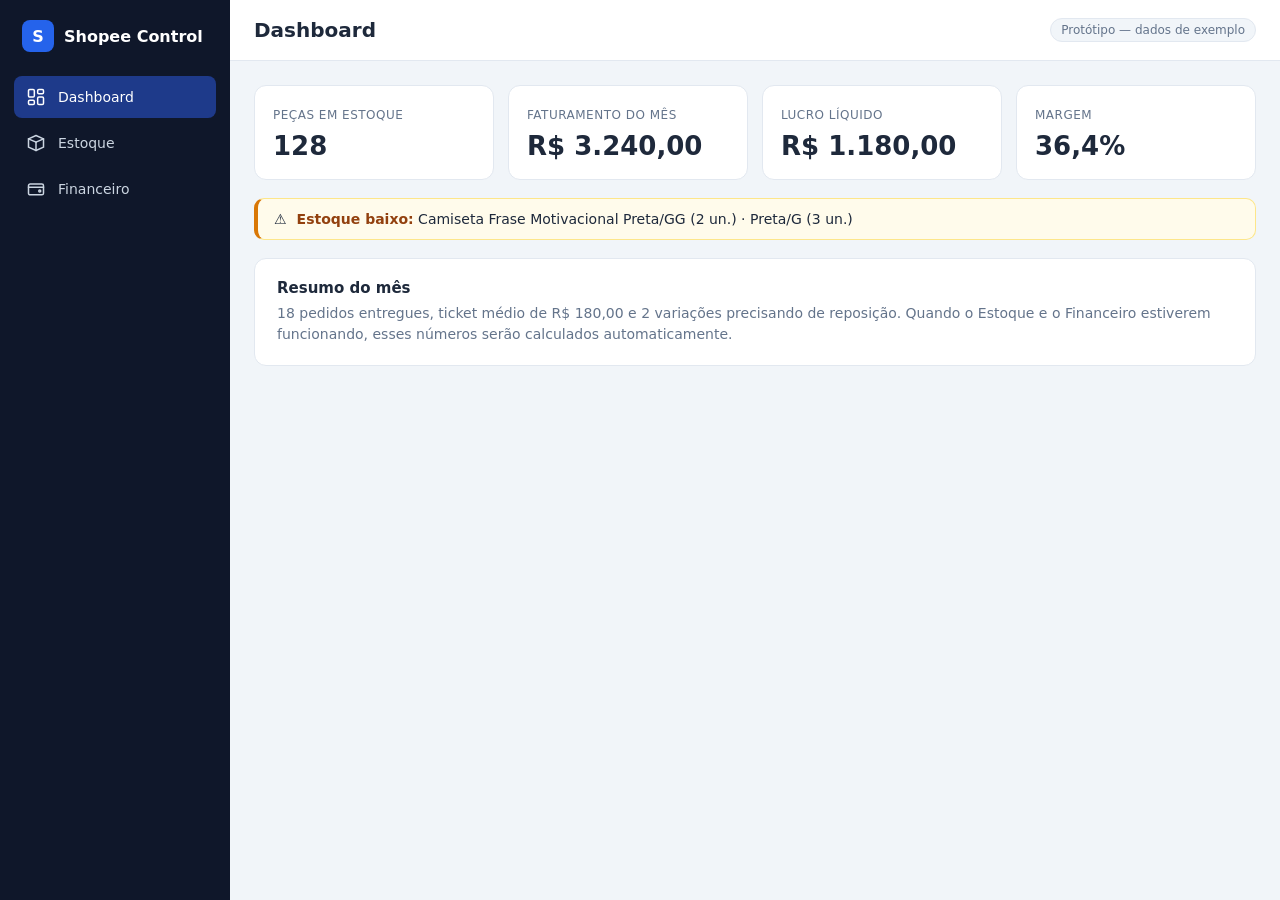
==== index.html @ d46255a3 "Add files via upload" ====
<!DOCTYPE html>
<html lang="pt-BR">
<head>
  <meta charset="UTF-8">
  <meta name="viewport" content="width=device-width, initial-scale=1">
  <title>Shopee Control</title>
  <link rel="stylesheet" href="css/style.css">
</head>
<body>
<div class="app">

  <!-- MENU: barra lateral no computador, barra inferior no celular -->
  <aside class="menu">
    <div class="marca"><span class="marca-icone">S</span><span class="marca-texto">Shopee Control</span></div>
    <nav>
      <a href="#dashboard" data-pagina="dashboard">
        <svg viewBox="0 0 24 24"><rect x="3" y="3" width="7" height="9" rx="1.5"/><rect x="14" y="3" width="7" height="5" rx="1.5"/><rect x="14" y="12" width="7" height="9" rx="1.5"/><rect x="3" y="16" width="7" height="5" rx="1.5"/></svg>
        <span>Dashboard</span>
      </a>
      <a href="#estoque" data-pagina="estoque">
        <svg viewBox="0 0 24 24"><path d="M3 7l9-4 9 4-9 4-9-4z"/><path d="M3 7v10l9 4 9-4V7"/><path d="M12 11v10"/></svg>
        <span>Estoque</span>
      </a>
      <a href="#financeiro" data-pagina="financeiro">
        <svg viewBox="0 0 24 24"><rect x="3" y="6" width="18" height="13" rx="2"/><path d="M3 10h18"/><circle cx="16.5" cy="14.5" r="1.2"/></svg>
        <span>Financeiro</span>
      </a>
    </nav>
  </aside>

  <div class="conteudo">
    <header class="topo">
      <h1 id="titulo">Dashboard</h1>
      <span class="selo">Protótipo — dados de exemplo</span>
    </header>

    <main>
      <!-- PÁGINA: DASHBOARD -->
      <section class="pagina" id="pagina-dashboard">
        <div class="cards">
          <div class="card"><small>Peças em estoque</small><b>128</b></div>
          <div class="card"><small>Faturamento do mês</small><b>R$ 3.240,00</b></div>
          <div class="card"><small>Lucro líquido</small><b>R$ 1.180,00</b></div>
          <div class="card"><small>Margem</small><b>36,4%</b></div>
        </div>

        <div class="aviso">
          <span>⚠️</span>
          <span><b>Estoque baixo:</b> Camiseta Frase Motivacional Preta/GG (2 un.) · Preta/G (3 un.)</span>
        </div>

        <div class="painel texto">
          <h2>Resumo do mês</h2>
          <p>18 pedidos entregues, ticket médio de R$ 180,00 e 2 variações precisando de reposição. Quando o Estoque e o Financeiro estiverem funcionando, esses números serão calculados automaticamente.</p>
        </div>
      </section>

      <!-- PÁGINA: ESTOQUE -->
      <section class="pagina" id="pagina-estoque" hidden>
        <div class="barra">
          <input type="search" placeholder="Buscar modelo, cor ou tamanho">
          <button class="btn">+ Novo item</button>
        </div>
        <div class="painel">
          <div class="rolagem">
            <table>
              <thead><tr><th>Modelo / Estampa</th><th>Cor</th><th>Tamanho</th><th>Quantidade</th><th>Custo unitário</th></tr></thead>
              <tbody>
                <tr><td>Camiseta Frase Motivacional</td><td>Branca</td><td>M</td><td>18</td><td>R$ 18,50</td></tr>
                <tr><td>Camiseta Frase Motivacional</td><td>Preta</td><td>G</td><td class="baixo">3</td><td>R$ 18,50</td></tr>
                <tr><td>Camiseta Frase Motivacional</td><td>Preta</td><td>GG</td><td class="baixo">2</td><td>R$ 19,00</td></tr>
                <tr><td>Camiseta Minimalista</td><td>Branca</td><td>P</td><td>24</td><td>R$ 17,90</td></tr>
                <tr><td>Camiseta Minimalista</td><td>Cinza</td><td>M</td><td>15</td><td>R$ 17,90</td></tr>
              </tbody>
            </table>
          </div>
        </div>
        <p class="nota">Dados de exemplo — cadastro e cálculo de estoque entram na próxima etapa.</p>
      </section>

      <!-- PÁGINA: FINANCEIRO -->
      <section class="pagina" id="pagina-financeiro" hidden>
        <div class="cards tres">
          <div class="card"><small>Entradas</small><b>R$ 3.240,00</b></div>
          <div class="card"><small>Saídas</small><b>R$ 1.460,00</b></div>
          <div class="card"><small>Saques</small><b>R$ 600,00</b></div>
        </div>
        <div class="barra">
          <h2>Movimentações</h2>
          <button class="btn">+ Nova movimentação</button>
        </div>
        <div class="painel">
          <div class="rolagem">
            <table>
              <thead><tr><th>Data</th><th>Tipo</th><th>Categoria</th><th>Descrição</th><th>Valor</th></tr></thead>
              <tbody>
                <tr><td>25/09/2026</td><td>Entrada</td><td>Venda</td><td>Pedido #1042</td><td>R$ 79,80</td></tr>
                <tr><td>24/09/2026</td><td>Saída</td><td>Vinil/Material</td><td>Rolo de vinil preto</td><td>R$ 120,00</td></tr>
                <tr><td>22/09/2026</td><td>Saída</td><td>Camisa em Branco</td><td>Lote de 50 camisetas</td><td>R$ 925,00</td></tr>
                <tr><td>20/09/2026</td><td>Saque</td><td>Retirada Pessoal</td><td>Retirada do mês</td><td>R$ 600,00</td></tr>
              </tbody>
            </table>
          </div>
        </div>
        <p class="nota">Dados de exemplo — cadastro e cálculo financeiro entram na próxima etapa.</p>
      </section>
    </main>
  </div>

</div>
<script src="js/app.js"></script>
</body>
</html>
---- css/style.css ----
/* ===== CORES E MEDIDAS (mude aqui para trocar o visual do app inteiro) ===== */
:root {
  --azul: #2563eb;
  --menu: #0f172a;
  --menu-ativo: #1e3a8a;
  --fundo: #f1f5f9;
  --borda: #e2e8f0;
  --texto: #1e293b;
  --suave: #64748b;
  --largura-menu: 230px;
}

* { box-sizing: border-box; }
[hidden] { display: none !important; }
body { margin: 0; font-family: system-ui, -apple-system, "Segoe UI", Arial, sans-serif; background: var(--fundo); color: var(--texto); }
h1, h2 { margin: 0; }

/* ===== ESTRUTURA GERAL ===== */
.app { display: flex; min-height: 100vh; }
.conteudo { flex: 1; min-width: 0; }
main { padding: 24px; max-width: 1100px; }

/* ===== MENU LATERAL ===== */
.menu { width: var(--largura-menu); background: var(--menu); color: #fff; padding: 20px 14px; position: sticky; top: 0; height: 100vh; flex-shrink: 0; }
.marca { display: flex; align-items: center; gap: 10px; padding: 0 8px 24px; font-weight: 700; font-size: 16px; }
.marca-icone { width: 32px; height: 32px; border-radius: 8px; background: var(--azul); display: grid; place-items: center; }
.menu nav { display: flex; flex-direction: column; gap: 4px; }
.menu a { display: flex; align-items: center; gap: 12px; padding: 11px 12px; border-radius: 8px; color: #cbd5e1; text-decoration: none; font-size: 14px; }
.menu a:hover { background: rgba(255,255,255,.06); }
.menu a.ativo { background: var(--menu-ativo); color: #fff; }
.menu svg { width: 20px; height: 20px; fill: none; stroke: currentColor; stroke-width: 1.8; stroke-linecap: round; stroke-linejoin: round; flex-shrink: 0; }

/* ===== TOPO ===== */
.topo { display: flex; align-items: center; justify-content: space-between; padding: 18px 24px; background: #fff; border-bottom: 1px solid var(--borda); }
.topo h1 { font-size: 20px; }
.selo { font-size: 12px; color: var(--suave); background: var(--fundo); border: 1px solid var(--borda); padding: 4px 10px; border-radius: 999px; }

/* ===== CARDS E PAINÉIS ===== */
.cards { display: grid; grid-template-columns: repeat(4, 1fr); gap: 14px; margin-bottom: 18px; }
.cards.tres { grid-template-columns: repeat(3, 1fr); }
.card, .painel { background: #fff; border: 1px solid var(--borda); border-radius: 12px; }
.card { padding: 18px; }
.card small { color: var(--suave); font-size: 12px; text-transform: uppercase; letter-spacing: .5px; }
.card b { display: block; margin-top: 8px; font-size: 26px; }
.painel.vazio { padding: 28px; text-align: center; color: var(--suave); }
.painel.vazio h2 { color: var(--texto); font-size: 17px; margin-bottom: 8px; }
.painel.texto { padding: 20px 22px; }
.painel.texto h2 { font-size: 15px; margin-bottom: 6px; }
.painel.texto p { margin: 0; color: var(--suave); font-size: 14px; line-height: 1.5; }

/* Aviso: destaque de estoque baixo, igual ao card amarelo do dashboard */
.aviso { display: flex; gap: 10px; align-items: flex-start; background: #fffbeb; border: 1px solid #fde68a; border-left: 4px solid #d97706; border-radius: 10px; padding: 12px 16px; margin-bottom: 18px; font-size: 14px; }
.aviso b { color: #92400e; }

/* Nota de rodapé abaixo das tabelas, avisando que são dados de exemplo */
.nota { font-size: 12px; color: var(--suave); margin-top: 10px; }

.baixo { color: #dc2626; font-weight: 700; }

/* ===== BARRA DE AÇÕES, BOTÕES E TABELAS ===== */
.barra { display: flex; align-items: center; justify-content: space-between; gap: 12px; margin-bottom: 14px; }
.barra h2 { font-size: 17px; }
.barra input { flex: 1; max-width: 360px; padding: 10px 12px; border: 1px solid #cbd5e1; border-radius: 8px; font-size: 14px; background: #fff; }
.btn { background: var(--azul); color: #fff; border: 0; padding: 10px 16px; border-radius: 8px; font-size: 14px; cursor: pointer; white-space: nowrap; }
.btn:disabled, .barra input:disabled { opacity: .55; cursor: not-allowed; }
.rolagem { overflow-x: auto; }
table { width: 100%; border-collapse: collapse; font-size: 14px; }
th, td { padding: 12px 16px; text-align: left; border-bottom: 1px solid var(--borda); white-space: nowrap; }
th { background: #f8fafc; color: var(--suave); font-size: 12px; text-transform: uppercase; }
tbody tr:last-child td { border-bottom: 0; }
.vazio-linha { text-align: center; color: var(--suave); padding: 36px 16px; white-space: normal; }

/* ===== CELULAR: menu vira barra inferior ===== */
@media (max-width: 760px) {
  .menu { position: fixed; bottom: 0; left: 0; right: 0; top: auto; width: 100%; height: auto; padding: 6px; z-index: 10; border-top: 1px solid #1e293b; }
  .marca { display: none; }
  .menu nav { flex-direction: row; justify-content: space-around; }
  .menu a { flex-direction: column; gap: 3px; font-size: 11px; padding: 8px 14px; }
  main { padding: 16px 16px 90px; }
  .topo { padding: 14px 16px; }
  .cards, .cards.tres { grid-template-columns: repeat(2, 1fr); }
  .cards.tres .card:last-child { grid-column: span 2; }
  .barra { flex-wrap: wrap; }
  .barra input { max-width: none; }
}
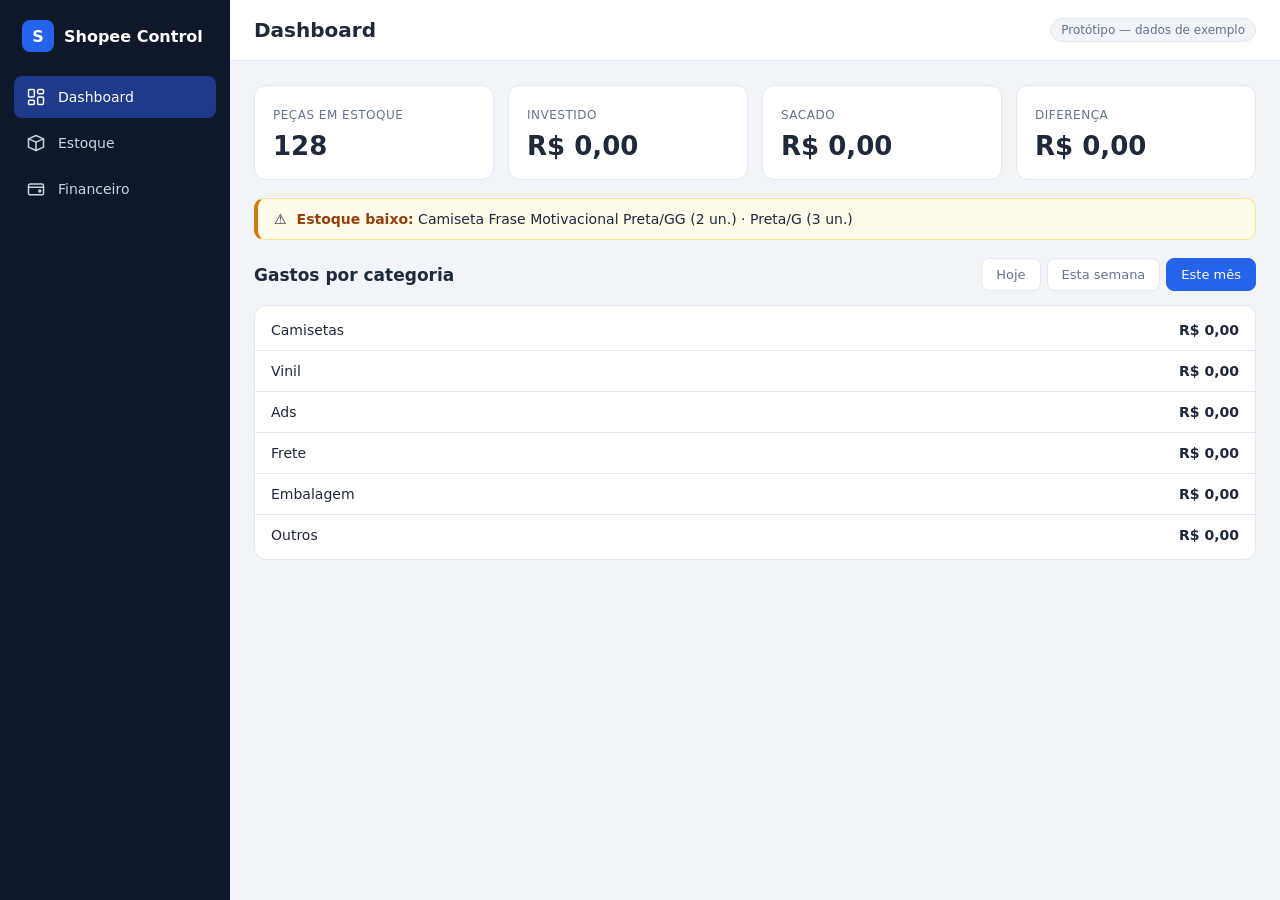
==== commit 43b07923: "Update index.html" ====
--- a/index.html
+++ b/index.html
@@ -4,7 +4,117 @@
   <meta charset="UTF-8">
   <meta name="viewport" content="width=device-width, initial-scale=1">
   <title>Shopee Control</title>
-  <link rel="stylesheet" href="css/style.css">
+  <style>
+/* ===== CORES E MEDIDAS (mude aqui para trocar o visual do app inteiro) ===== */
+:root {
+  --azul: #2563eb;
+  --menu: #0f172a;
+  --menu-ativo: #1e3a8a;
+  --fundo: #f1f5f9;
+  --borda: #e2e8f0;
+  --texto: #1e293b;
+  --suave: #64748b;
+  --largura-menu: 230px;
+}
+
+* { box-sizing: border-box; }
+[hidden] { display: none !important; }
+body { margin: 0; font-family: system-ui, -apple-system, "Segoe UI", Arial, sans-serif; background: var(--fundo); color: var(--texto); }
+h1, h2 { margin: 0; }
+
+/* ===== ESTRUTURA GERAL ===== */
+.app { display: flex; min-height: 100vh; }
+.conteudo { flex: 1; min-width: 0; }
+main { padding: 24px; max-width: 1100px; }
+
+/* ===== MENU LATERAL ===== */
+.menu { width: var(--largura-menu); background: var(--menu); color: #fff; padding: 20px 14px; position: sticky; top: 0; height: 100vh; flex-shrink: 0; }
+.marca { display: flex; align-items: center; gap: 10px; padding: 0 8px 24px; font-weight: 700; font-size: 16px; }
+.marca-icone { width: 32px; height: 32px; border-radius: 8px; background: var(--azul); display: grid; place-items: center; }
+.menu nav { display: flex; flex-direction: column; gap: 4px; }
+.menu a { display: flex; align-items: center; gap: 12px; padding: 11px 12px; border-radius: 8px; color: #cbd5e1; text-decoration: none; font-size: 14px; }
+.menu a:hover { background: rgba(255,255,255,.06); }
+.menu a.ativo { background: var(--menu-ativo); color: #fff; }
+.menu svg { width: 20px; height: 20px; fill: none; stroke: currentColor; stroke-width: 1.8; stroke-linecap: round; stroke-linejoin: round; flex-shrink: 0; }
+
+/* ===== TOPO ===== */
+.topo { display: flex; align-items: center; justify-content: space-between; padding: 18px 24px; background: #fff; border-bottom: 1px solid var(--borda); }
+.topo h1 { font-size: 20px; }
+.selo { font-size: 12px; color: var(--suave); background: var(--fundo); border: 1px solid var(--borda); padding: 4px 10px; border-radius: 999px; }
+
+/* ===== CARDS E PAINÉIS ===== */
+.cards { display: grid; grid-template-columns: repeat(4, 1fr); gap: 14px; margin-bottom: 18px; }
+.cards.tres { grid-template-columns: repeat(3, 1fr); }
+.card, .painel { background: #fff; border: 1px solid var(--borda); border-radius: 12px; }
+.card { padding: 18px; }
+.card small { color: var(--suave); font-size: 12px; text-transform: uppercase; letter-spacing: .5px; }
+.card b { display: block; margin-top: 8px; font-size: 26px; }
+.painel.vazio { padding: 28px; text-align: center; color: var(--suave); }
+.painel.vazio h2 { color: var(--texto); font-size: 17px; margin-bottom: 8px; }
+.painel.texto { padding: 20px 22px; }
+.painel.texto h2 { font-size: 15px; margin-bottom: 6px; }
+.painel.texto p { margin: 0; color: var(--suave); font-size: 14px; line-height: 1.5; }
+
+/* Aviso: destaque de estoque baixo, igual ao card amarelo do dashboard */
+.aviso { display: flex; gap: 10px; align-items: flex-start; background: #fffbeb; border: 1px solid #fde68a; border-left: 4px solid #d97706; border-radius: 10px; padding: 12px 16px; margin-bottom: 18px; font-size: 14px; }
+.aviso b { color: #92400e; }
+
+/* Nota de rodapé abaixo das tabelas, avisando que são dados de exemplo */
+.nota { font-size: 12px; color: var(--suave); margin-top: 10px; }
+
+.baixo { color: #dc2626; font-weight: 700; }
+.btn.cinza { background: #64748b; }
+.acao-linha { display: flex; gap: 6px; }
+.mini { width: 28px; height: 28px; border: 1px solid #cbd5e1; background: #fff; border-radius: 6px; cursor: pointer; font-size: 14px; line-height: 1; }
+.mini:hover { background: #fee2e2; border-color: #fca5a5; }
+
+/* ===== MODAL (formulário de nova movimentação) ===== */
+dialog#modal-mov { border: 0; border-radius: 14px; padding: 0; width: 92%; max-width: 380px; box-shadow: 0 20px 40px rgba(0,0,0,.2); }
+dialog#modal-mov::backdrop { background: rgba(15, 23, 42, .45); }
+dialog#modal-mov form { padding: 22px; display: flex; flex-direction: column; gap: 14px; }
+dialog#modal-mov h2 { font-size: 17px; margin-bottom: 4px; }
+.campo { display: flex; flex-direction: column; gap: 6px; }
+.campo label { font-size: 12px; color: var(--suave); font-weight: 600; }
+.campo input, .campo select { padding: 10px 11px; border: 1px solid #cbd5e1; border-radius: 8px; font-size: 14px; font-family: inherit; }
+.campo-acoes { display: flex; justify-content: flex-end; gap: 8px; margin-top: 6px; }
+
+/* ===== DASHBOARD: filtro de período e lista de gastos por categoria ===== */
+.filtro-periodo { display: flex; gap: 6px; }
+.filtro-periodo button { padding: 8px 14px; border: 1px solid var(--borda); background: #fff; color: var(--suave); border-radius: 8px; font-size: 13px; font-family: inherit; cursor: pointer; }
+.filtro-periodo button.ativo { background: var(--azul); color: #fff; border-color: var(--azul); }
+.lista-categorias { padding: 4px 0; }
+.cat-linha { display: flex; justify-content: space-between; padding: 12px 16px; border-bottom: 1px solid var(--borda); font-size: 14px; }
+.cat-linha:last-child { border-bottom: 0; }
+.cat-linha b { font-weight: 600; }
+
+/* ===== BARRA DE AÇÕES, BOTÕES E TABELAS ===== */
+.barra { display: flex; align-items: center; justify-content: space-between; gap: 12px; margin-bottom: 14px; }
+.barra h2 { font-size: 17px; }
+.barra input { flex: 1; max-width: 360px; padding: 10px 12px; border: 1px solid #cbd5e1; border-radius: 8px; font-size: 14px; background: #fff; }
+.btn { background: var(--azul); color: #fff; border: 0; padding: 10px 16px; border-radius: 8px; font-size: 14px; cursor: pointer; white-space: nowrap; }
+.btn:disabled, .barra input:disabled { opacity: .55; cursor: not-allowed; }
+.rolagem { overflow-x: auto; }
+table { width: 100%; border-collapse: collapse; font-size: 14px; }
+th, td { padding: 12px 16px; text-align: left; border-bottom: 1px solid var(--borda); white-space: nowrap; }
+th { background: #f8fafc; color: var(--suave); font-size: 12px; text-transform: uppercase; }
+tbody tr:last-child td { border-bottom: 0; }
+.vazio-linha { text-align: center; color: var(--suave); padding: 36px 16px; white-space: normal; }
+
+/* ===== CELULAR: menu vira barra inferior ===== */
+@media (max-width: 760px) {
+  .menu { position: fixed; bottom: 0; left: 0; right: 0; top: auto; width: 100%; height: auto; padding: 6px; z-index: 10; border-top: 1px solid #1e293b; }
+  .marca { display: none; }
+  .menu nav { flex-direction: row; justify-content: space-around; }
+  .menu a { flex-direction: column; gap: 3px; font-size: 11px; padding: 8px 14px; }
+  main { padding: 16px 16px 90px; }
+  .topo { padding: 14px 16px; }
+  .cards, .cards.tres { grid-template-columns: repeat(2, 1fr); }
+  .cards.tres .card:last-child { grid-column: span 2; }
+  .barra { flex-wrap: wrap; }
+  .barra input { max-width: none; }
+}
+
+  </style>
 </head>
 <body>
 <div class="app">
@@ -39,9 +149,9 @@
       <section class="pagina" id="pagina-dashboard">
         <div class="cards">
           <div class="card"><small>Peças em estoque</small><b>128</b></div>
-          <div class="card"><small>Faturamento do mês</small><b>R$ 3.240,00</b></div>
-          <div class="card"><small>Lucro líquido</small><b>R$ 1.180,00</b></div>
-          <div class="card"><small>Margem</small><b>36,4%</b></div>
+          <div class="card"><small>Investido</small><b id="dash-investido">R$ 0,00</b></div>
+          <div class="card"><small>Sacado</small><b id="dash-sacado">R$ 0,00</b></div>
+          <div class="card"><small>Diferença</small><b id="dash-diferenca">R$ 0,00</b></div>
         </div>
 
         <div class="aviso">
@@ -49,9 +159,16 @@
           <span><b>Estoque baixo:</b> Camiseta Frase Motivacional Preta/GG (2 un.) · Preta/G (3 un.)</span>
         </div>
 
-        <div class="painel texto">
-          <h2>Resumo do mês</h2>
-          <p>18 pedidos entregues, ticket médio de R$ 180,00 e 2 variações precisando de reposição. Quando o Estoque e o Financeiro estiverem funcionando, esses números serão calculados automaticamente.</p>
+        <div class="barra">
+          <h2>Gastos por categoria</h2>
+          <div class="filtro-periodo">
+            <button type="button" data-periodo="hoje">Hoje</button>
+            <button type="button" data-periodo="semana">Esta semana</button>
+            <button type="button" data-periodo="mes" class="ativo">Este mês</button>
+          </div>
+        </div>
+        <div class="painel">
+          <div id="dash-categorias" class="lista-categorias"></div>
         </div>
       </section>
 
@@ -80,34 +197,251 @@
 
       <!-- PÁGINA: FINANCEIRO -->
       <section class="pagina" id="pagina-financeiro" hidden>
-        <div class="cards tres">
-          <div class="card"><small>Entradas</small><b>R$ 3.240,00</b></div>
-          <div class="card"><small>Saídas</small><b>R$ 1.460,00</b></div>
-          <div class="card"><small>Saques</small><b>R$ 600,00</b></div>
+        <div class="cards">
+          <div class="card"><small>Total investido (gastos)</small><b id="fin-investido">R$ 0,00</b></div>
+          <div class="card"><small>Total sacado</small><b id="fin-sacado">R$ 0,00</b></div>
         </div>
         <div class="barra">
           <h2>Movimentações</h2>
-          <button class="btn">+ Nova movimentação</button>
+          <button class="btn" id="btn-nova-mov">+ Nova movimentação</button>
         </div>
         <div class="painel">
           <div class="rolagem">
             <table>
-              <thead><tr><th>Data</th><th>Tipo</th><th>Categoria</th><th>Descrição</th><th>Valor</th></tr></thead>
-              <tbody>
-                <tr><td>25/09/2026</td><td>Entrada</td><td>Venda</td><td>Pedido #1042</td><td>R$ 79,80</td></tr>
-                <tr><td>24/09/2026</td><td>Saída</td><td>Vinil/Material</td><td>Rolo de vinil preto</td><td>R$ 120,00</td></tr>
-                <tr><td>22/09/2026</td><td>Saída</td><td>Camisa em Branco</td><td>Lote de 50 camisetas</td><td>R$ 925,00</td></tr>
-                <tr><td>20/09/2026</td><td>Saque</td><td>Retirada Pessoal</td><td>Retirada do mês</td><td>R$ 600,00</td></tr>
-              </tbody>
+              <thead><tr><th>Data</th><th>Tipo</th><th>Categoria</th><th>Descrição</th><th>Valor</th><th></th></tr></thead>
+              <tbody id="tabela-financeiro"></tbody>
             </table>
           </div>
         </div>
-        <p class="nota">Dados de exemplo — cadastro e cálculo financeiro entram na próxima etapa.</p>
+        <p class="nota">Saque não é gasto: o total investido soma só os gastos, e o total sacado soma só os saques.</p>
       </section>
     </main>
   </div>
 
 </div>
-<script src="js/app.js"></script>
+
+<!-- MODAL: formulário de nova movimentação financeira -->
+<dialog id="modal-mov">
+  <form id="form-mov" method="dialog">
+    <h2>Nova movimentação</h2>
+
+    <div class="campo">
+      <label for="mov-tipo">Tipo</label>
+      <select id="mov-tipo" required>
+        <option value="gasto">Gasto</option>
+        <option value="saque">Saque</option>
+      </select>
+    </div>
+
+    <div class="campo" id="campo-categoria">
+      <label for="mov-categoria">Categoria</label>
+      <select id="mov-categoria">
+        <option value="Camisetas">Camisetas</option>
+        <option value="Vinil">Vinil</option>
+        <option value="Ads">Ads</option>
+        <option value="Frete">Frete</option>
+        <option value="Embalagem">Embalagem</option>
+        <option value="Outros">Outros</option>
+      </select>
+    </div>
+
+    <div class="campo">
+      <label for="mov-valor">Valor (R$)</label>
+      <input type="number" id="mov-valor" min="0.01" step="0.01" placeholder="0,00" required>
+    </div>
+
+    <div class="campo">
+      <label for="mov-data">Data</label>
+      <input type="date" id="mov-data" required>
+    </div>
+
+    <div class="campo">
+      <label for="mov-descricao">Descrição (opcional)</label>
+      <input type="text" id="mov-descricao" placeholder="Ex: rolo de vinil preto">
+    </div>
+
+    <div class="campo-acoes">
+      <button type="button" class="btn cinza" id="btn-cancelar-mov">Cancelar</button>
+      <button type="submit" class="btn">Salvar</button>
+    </div>
+  </form>
+</dialog>
+
+<script>
+/* NAVEGAÇÃO: mostra uma página por vez, conforme o endereço (#dashboard, #estoque, #financeiro) */
+
+const paginas = { dashboard: "Dashboard", estoque: "Estoque", financeiro: "Financeiro" };
+
+function mostrarPagina() {
+  const nome = location.hash.slice(1);
+  const atual = nome in paginas ? nome : "dashboard";
+
+  document.querySelectorAll(".pagina").forEach(secao => {
+    secao.hidden = secao.id !== "pagina-" + atual;
+  });
+
+  document.querySelectorAll(".menu a").forEach(link => {
+    const ativo = link.dataset.pagina === atual;
+    link.classList.toggle("ativo", ativo);
+    if (ativo) link.setAttribute("aria-current", "page"); else link.removeAttribute("aria-current");
+  });
+
+  document.getElementById("titulo").textContent = paginas[atual];
+  document.title = paginas[atual] + " · Shopee Control";
+  window.scrollTo(0, 0);
+}
+
+window.addEventListener("hashchange", mostrarPagina);
+mostrarPagina();
+
+
+/* ===== FINANCEIRO: registro de gastos e saques, guardado no navegador ===== */
+
+const CHAVE_FINANCEIRO = "shopee-control-financeiro-v1";
+const $ = id => document.getElementById(id);
+const moeda = n => n.toLocaleString("pt-BR", { style: "currency", currency: "BRL" });
+const dataBR = iso => { const [a, m, d] = iso.split("-"); return `${d}/${m}/${a}`; };
+const escapar = t => String(t).replace(/[&<>"']/g, c => ({ "&":"&amp;","<":"&lt;",">":"&gt;",'"':"&quot;","'":"&#39;" }[c]));
+
+function carregarMovimentacoes() {
+  try { return JSON.parse(localStorage.getItem(CHAVE_FINANCEIRO)) || []; }
+  catch (e) { return []; }
+}
+function salvarMovimentacoes(lista) {
+  try { localStorage.setItem(CHAVE_FINANCEIRO, JSON.stringify(lista)); return true; }
+  catch (e) { alert("Não consegui salvar no navegador. O dado não foi guardado."); return false; }
+}
+
+let movimentacoes = carregarMovimentacoes();
+
+function desenharFinanceiro() {
+  const ordenadas = [...movimentacoes].sort((a, b) => b.data.localeCompare(a.data));
+
+  $("tabela-financeiro").innerHTML = ordenadas.map(mov => `
+    <tr>
+      <td>${dataBR(mov.data)}</td>
+      <td>${mov.tipo === "gasto" ? "Gasto" : "Saque"}</td>
+      <td>${mov.tipo === "gasto" ? escapar(mov.categoria) : "—"}</td>
+      <td>${mov.descricao ? escapar(mov.descricao) : "—"}</td>
+      <td>${moeda(mov.valor)}</td>
+      <td class="acao-linha"><button class="mini" data-id="${mov.id}" title="Excluir">🗑</button></td>
+    </tr>`).join("") || `<tr><td colspan="6" class="vazio-linha">Nenhuma movimentação registrada ainda.</td></tr>`;
+
+  // Regra: saque não é gasto — cada total soma só o seu próprio tipo.
+  const totalInvestido = movimentacoes.filter(m => m.tipo === "gasto").reduce((s, m) => s + m.valor, 0);
+  const totalSacado = movimentacoes.filter(m => m.tipo === "saque").reduce((s, m) => s + m.valor, 0);
+  $("fin-investido").textContent = moeda(totalInvestido);
+  $("fin-sacado").textContent = moeda(totalSacado);
+}
+
+function alternarCampoCategoria() {
+  const ehGasto = $("mov-tipo").value === "gasto";
+  $("campo-categoria").hidden = !ehGasto;
+  $("mov-categoria").required = ehGasto;
+}
+
+
+/* ===== DASHBOARD: mesmas movimentações do Financeiro, por período ===== */
+
+const CATEGORIAS = ["Camisetas", "Vinil", "Ads", "Frete", "Embalagem", "Outros"];
+let periodoAtual = "mes"; // período inicial ao abrir o app
+
+// Data local em formato AAAA-MM-DD, sem o deslocamento de fuso horário do toISOString()
+function paraISO(d) {
+  const ano = d.getFullYear(), mes = String(d.getMonth() + 1).padStart(2, "0"), dia = String(d.getDate()).padStart(2, "0");
+  return `${ano}-${mes}-${dia}`;
+}
+
+function inicioFimSemana() {
+  const hoje = new Date();
+  const diaSemana = hoje.getDay(); // 0 = domingo ... 6 = sábado
+  const voltarAteSegunda = diaSemana === 0 ? 6 : diaSemana - 1;
+  const segunda = new Date(hoje); segunda.setDate(hoje.getDate() - voltarAteSegunda);
+  const domingo = new Date(segunda); domingo.setDate(segunda.getDate() + 6);
+  return { inicio: paraISO(segunda), fim: paraISO(domingo) };
+}
+
+function movimentacoesNoPeriodo(periodo) {
+  const hoje = paraISO(new Date());
+  if (periodo === "hoje") return movimentacoes.filter(m => m.data === hoje);
+  if (periodo === "semana") {
+    const { inicio, fim } = inicioFimSemana();
+    return movimentacoes.filter(m => m.data >= inicio && m.data <= fim);
+  }
+  return movimentacoes.filter(m => m.data.slice(0, 7) === hoje.slice(0, 7)); // este mês
+}
+
+function desenharDashboard() {
+  const lista = movimentacoesNoPeriodo(periodoAtual);
+  const investido = lista.filter(m => m.tipo === "gasto").reduce((s, m) => s + m.valor, 0);
+  const sacado = lista.filter(m => m.tipo === "saque").reduce((s, m) => s + m.valor, 0);
+  const diferenca = investido - sacado;
+
+  $("dash-investido").textContent = moeda(investido);
+  $("dash-sacado").textContent = moeda(sacado);
+  const elDiferenca = $("dash-diferenca");
+  elDiferenca.textContent = moeda(diferenca);
+  elDiferenca.classList.toggle("baixo", diferenca < 0);
+
+  const somas = Object.fromEntries(CATEGORIAS.map(c => [c, 0]));
+  lista.filter(m => m.tipo === "gasto").forEach(m => { somas[m.categoria] = (somas[m.categoria] || 0) + m.valor; });
+  $("dash-categorias").innerHTML = CATEGORIAS.map(c => `<div class="cat-linha"><span>${c}</span><b>${moeda(somas[c])}</b></div>`).join("");
+}
+
+document.querySelectorAll(".filtro-periodo button").forEach(btn => {
+  btn.addEventListener("click", () => {
+    periodoAtual = btn.dataset.periodo;
+    document.querySelectorAll(".filtro-periodo button").forEach(b => b.classList.toggle("ativo", b === btn));
+    desenharDashboard();
+  });
+});
+
+if ($("modal-mov")) {
+  $("mov-tipo").addEventListener("change", alternarCampoCategoria);
+
+  $("btn-nova-mov").addEventListener("click", () => {
+    $("form-mov").reset();
+    $("mov-data").value = paraISO(new Date());
+    alternarCampoCategoria();
+    $("modal-mov").showModal();
+  });
+
+  $("btn-cancelar-mov").addEventListener("click", () => $("modal-mov").close());
+
+  $("form-mov").addEventListener("submit", e => {
+    e.preventDefault();
+    const tipo = $("mov-tipo").value;
+    const valor = parseFloat($("mov-valor").value);
+    if (!valor || valor <= 0) { alert("Informe um valor maior que zero."); return; }
+
+    movimentacoes.push({
+      id: Date.now(),
+      tipo,
+      categoria: tipo === "gasto" ? $("mov-categoria").value : null,
+      valor,
+      data: $("mov-data").value,
+      descricao: $("mov-descricao").value.trim()
+    });
+    salvarMovimentacoes(movimentacoes);
+    desenharFinanceiro();
+    desenharDashboard();
+    $("modal-mov").close();
+  });
+
+  $("tabela-financeiro").addEventListener("click", e => {
+    const btn = e.target.closest("button[data-id]");
+    if (!btn) return;
+    if (!confirm("Excluir esta movimentação?")) return;
+    movimentacoes = movimentacoes.filter(m => m.id !== Number(btn.dataset.id));
+    salvarMovimentacoes(movimentacoes);
+    desenharFinanceiro();
+    desenharDashboard();
+  });
+
+  desenharFinanceiro();
+  desenharDashboard();
+}
+
+</script>
 </body>
 </html>
